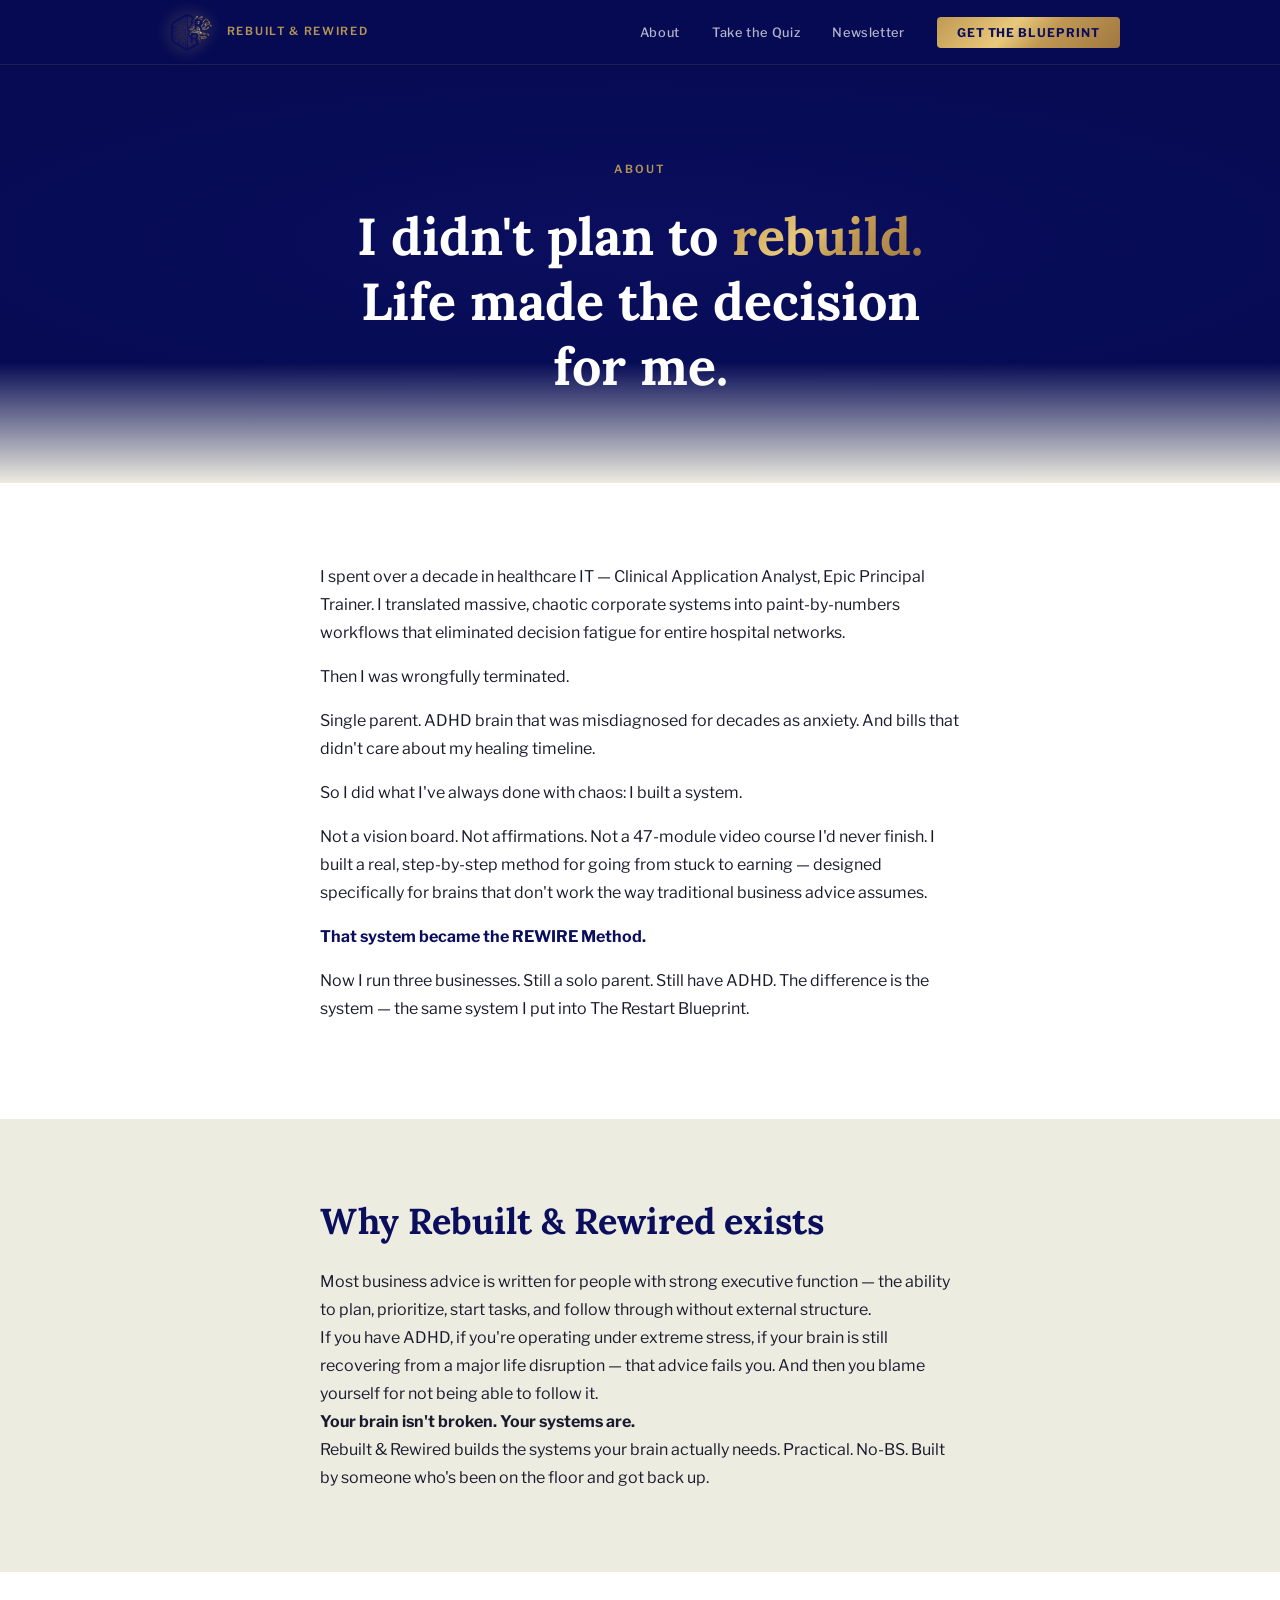
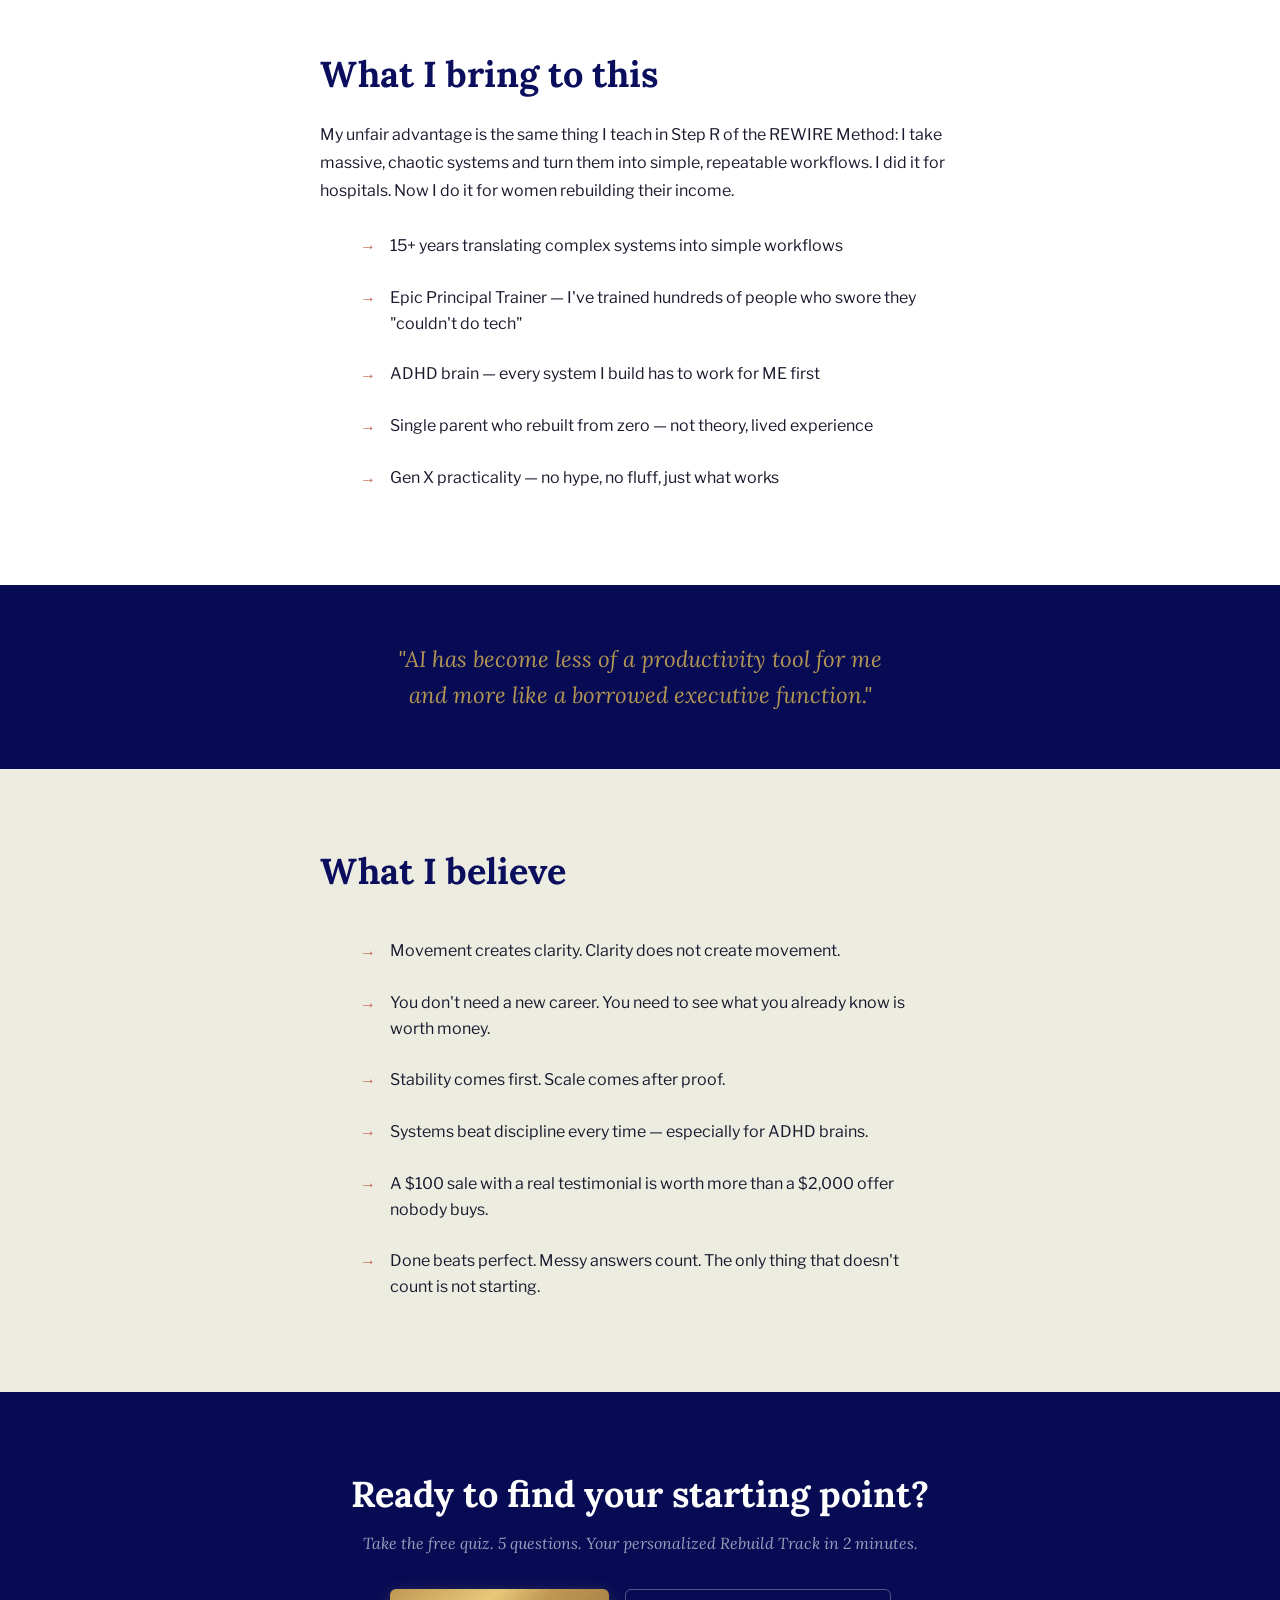
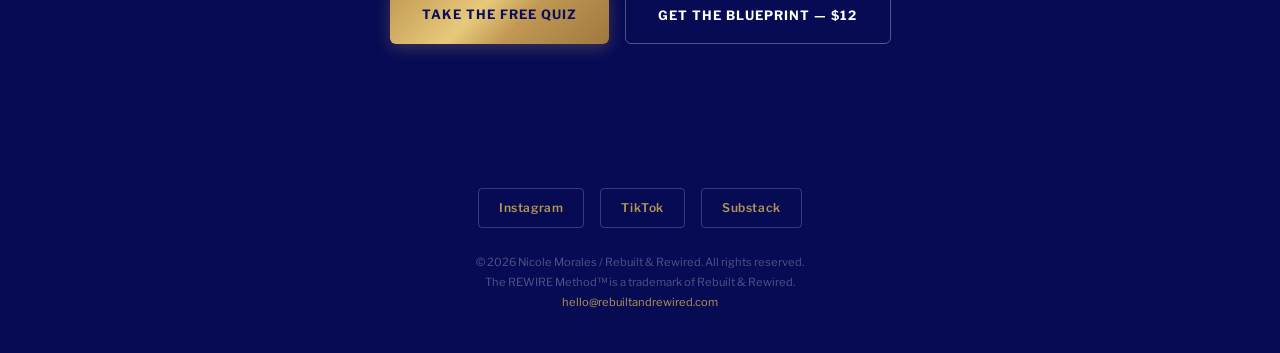
==== about.html @ 4ea36c6a "initial build — R&R website with 3 pages - Landing page: hero, pain points, REWIRE Method, quiz CTA," ====
<!DOCTYPE html>
<html lang="en">
<head>
    <meta charset="UTF-8">
    <meta name="viewport" content="width=device-width, initial-scale=1.0">
    <title>About — Rebuilt & Rewired</title>
    <meta name="description" content="Nicole Morales built three businesses after wrongful termination as a single parent with ADHD. The REWIRE Method is the system she used.">
    <link rel="preconnect" href="https://fonts.googleapis.com">
    <link rel="preconnect" href="https://fonts.gstatic.com" crossorigin>
    <link href="https://fonts.googleapis.com/css2?family=Lora:ital,wght@0,400;0,600;0,700;1,400&family=Libre+Franklin:wght@300;400;500;600;700&display=swap" rel="stylesheet">
    <link rel="stylesheet" href="styles.css">
</head>
<body>

    <!-- ═══ NAV ═══ -->
    <nav class="nav">
        <div class="nav-inner">
            <a href="index.html" class="nav-brand">
                <img src="logo.png" alt="R&R" class="nav-logo">
                <span class="nav-brand-text">Rebuilt & Rewired</span>
            </a>
            <button class="nav-toggle" id="nav-toggle" aria-label="Toggle navigation">
                <span></span><span></span><span></span>
            </button>
            <ul class="nav-links" id="nav-links">
                <li><a href="about.html">About</a></li>
                <li><a href="https://rebuiltandrewired-intake.netlify.app" target="_blank">Take the Quiz</a></li>
                <li><a href="https://rebuiltrewired.substack.com" target="_blank">Newsletter</a></li>
                <li><a href="buy.html" class="btn-nav">Get the Blueprint</a></li>
            </ul>
        </div>
    </nav>

    <!-- ═══ HERO ═══ -->
    <section class="hero" style="padding-bottom:4rem;">
        <div class="container-narrow">
            <p class="hero-label">About</p>
            <h1>I didn't plan to <em>rebuild.</em> Life made the decision for me.</h1>
        </div>
    </section>

    <!-- ═══ STORY ═══ -->
    <section class="section about" style="background:var(--white);">
        <div class="container-narrow fade-in">
            <p>I spent over a decade in healthcare IT — Clinical Application Analyst, Epic Principal Trainer. I translated massive, chaotic corporate systems into paint-by-numbers workflows that eliminated decision fatigue for entire hospital networks.</p>

            <p>Then I was wrongfully terminated.</p>

            <p>Single parent. ADHD brain that was misdiagnosed for decades as anxiety. And bills that didn't care about my healing timeline.</p>

            <p>So I did what I've always done with chaos: I built a system.</p>

            <p>Not a vision board. Not affirmations. Not a 47-module video course I'd never finish. I built a real, step-by-step method for going from stuck to earning — designed specifically for brains that don't work the way traditional business advice assumes.</p>

            <p><strong>That system became the REWIRE Method.</strong></p>

            <p>Now I run three businesses. Still a solo parent. Still have ADHD. The difference is the system — the same system I put into The Restart Blueprint.</p>
        </div>
    </section>

    <!-- ═══ WHY THIS EXISTS ═══ -->
    <section class="section" style="background:var(--cream);">
        <div class="container-narrow fade-in">
            <h2 style="color:var(--navy); margin-bottom:1.5rem;">Why Rebuilt & Rewired exists</h2>

            <p style="color:var(--dark);">Most business advice is written for people with strong executive function — the ability to plan, prioritize, start tasks, and follow through without external structure.</p>

            <p style="color:var(--dark);">If you have ADHD, if you're operating under extreme stress, if your brain is still recovering from a major life disruption — that advice fails you. And then you blame yourself for not being able to follow it.</p>

            <p style="color:var(--dark);"><strong>Your brain isn't broken. Your systems are.</strong></p>

            <p style="color:var(--dark);">Rebuilt & Rewired builds the systems your brain actually needs. Practical. No-BS. Built by someone who's been on the floor and got back up.</p>
        </div>
    </section>

    <!-- ═══ WHAT I BRING ═══ -->
    <section class="section" style="background:var(--white);">
        <div class="container-narrow fade-in">
            <h2 style="color:var(--navy); margin-bottom:1.5rem;">What I bring to this</h2>

            <p style="color:var(--dark);">My unfair advantage is the same thing I teach in Step R of the REWIRE Method: I take massive, chaotic systems and turn them into simple, repeatable workflows. I did it for hospitals. Now I do it for women rebuilding their income.</p>

            <ul class="pain-list" style="margin-top:1rem;">
                <li>15+ years translating complex systems into simple workflows</li>
                <li>Epic Principal Trainer — I've trained hundreds of people who swore they "couldn't do tech"</li>
                <li>ADHD brain — every system I build has to work for ME first</li>
                <li>Single parent who rebuilt from zero — not theory, lived experience</li>
                <li>Gen X practicality — no hype, no fluff, just what works</li>
            </ul>
        </div>
    </section>

    <!-- ═══ CORE BELIEFS ═══ -->
    <section class="quote-banner">
        <blockquote>"AI has become less of a productivity tool for me<br>and more like a borrowed executive function."</blockquote>
    </section>

    <section class="section" style="background:var(--cream);">
        <div class="container-narrow fade-in">
            <h2 style="color:var(--navy); margin-bottom:1.5rem;">What I believe</h2>
            <ul class="pain-list">
                <li>Movement creates clarity. Clarity does not create movement.</li>
                <li>You don't need a new career. You need to see what you already know is worth money.</li>
                <li>Stability comes first. Scale comes after proof.</li>
                <li>Systems beat discipline every time — especially for ADHD brains.</li>
                <li>A $100 sale with a real testimonial is worth more than a $2,000 offer nobody buys.</li>
                <li>Done beats perfect. Messy answers count. The only thing that doesn't count is not starting.</li>
            </ul>
        </div>
    </section>

    <!-- ═══ CTA ═══ -->
    <section class="section quiz-cta">
        <div class="container-narrow fade-in">
            <h2>Ready to find your starting point?</h2>
            <p>Take the free quiz. 5 questions. Your personalized Rebuild Track in 2 minutes.</p>
            <div class="hero-cta">
                <a href="https://rebuiltandrewired-intake.netlify.app" class="btn btn-gold">Take the Free Quiz</a>
                <a href="buy.html" class="btn btn-outline">Get the Blueprint — $12</a>
            </div>
        </div>
    </section>

    <!-- ═══ FOOTER ═══ -->
    <footer class="footer">
        <div class="container">
            <div class="social-links">
                <a href="https://instagram.com/rebuiltandrewired" target="_blank" rel="noopener">Instagram</a>
                <a href="https://tiktok.com/@rebuiltandrewired" target="_blank" rel="noopener">TikTok</a>
                <a href="https://rebuiltrewired.substack.com" target="_blank" rel="noopener">Substack</a>
            </div>
            <p style="margin-top:1.5rem;">
                &copy; 2026 Nicole Morales / Rebuilt &amp; Rewired. All rights reserved.<br>
                The REWIRE Method&#8482; is a trademark of Rebuilt &amp; Rewired.<br>
                <a href="mailto:hello@rebuiltandrewired.com">hello@rebuiltandrewired.com</a>
            </p>
        </div>
    </footer>

    <script src="main.js"></script>
</body>
</html>
---- styles.css ----
/* ═══ REBUILT & REWIRED — BRAND SYSTEM ═══ */

:root {
    --navy: #0A0E5D;
    --navy-deep: #060b54;
    --gold: #B49554;
    --gold-light: #e8c97a;
    --gold-gradient: linear-gradient(135deg, #c09853 0%, #e8c97a 40%, #c09853 60%, #a07840 100%);
    --cream: #EDECE1;
    --cream-light: #F8F7F4;
    --coral: #C4644E;
    --dark: #1A1A2E;
    --gray: #6B7280;
    --gray-light: #D1D5DB;
    --white: #FFFFFF;
}

* {
    margin: 0;
    padding: 0;
    box-sizing: border-box;
}

html {
    scroll-behavior: smooth;
}

body {
    font-family: 'Libre Franklin', 'Helvetica Neue', sans-serif;
    color: var(--dark);
    background: var(--white);
    line-height: 1.6;
    -webkit-font-smoothing: antialiased;
}

/* ═══ TYPOGRAPHY ═══ */

h1, h2, h3 {
    font-family: 'Lora', Georgia, serif;
    font-weight: 700;
    line-height: 1.25;
}

h1 { font-size: clamp(2rem, 5vw, 3.25rem); }
h2 { font-size: clamp(1.5rem, 3.5vw, 2.25rem); }
h3 { font-size: clamp(1.125rem, 2.5vw, 1.5rem); }

p {
    font-size: 1rem;
    line-height: 1.75;
    color: var(--gray);
}

/* ═══ LAYOUT ═══ */

.section {
    padding: 5rem 1.5rem;
}

.container {
    max-width: 960px;
    margin: 0 auto;
}

.container-narrow {
    max-width: 640px;
    margin: 0 auto;
}

/* ═══ NAVIGATION ═══ */

.nav {
    position: fixed;
    top: 0;
    left: 0;
    right: 0;
    z-index: 100;
    background: rgba(6, 11, 84, 0.95);
    backdrop-filter: blur(12px);
    -webkit-backdrop-filter: blur(12px);
    border-bottom: 1px solid rgba(180, 149, 84, 0.15);
    padding: 0 1.5rem;
}

.nav-inner {
    max-width: 960px;
    margin: 0 auto;
    display: flex;
    align-items: center;
    justify-content: space-between;
    height: 64px;
}

.nav-logo {
    height: 40px;
    width: auto;
    filter: drop-shadow(0 0 8px rgba(192, 152, 83, 0.6));
    mix-blend-mode: lighten;
}

.nav-brand {
    display: flex;
    align-items: center;
    gap: 0.75rem;
    text-decoration: none;
}

.nav-brand-text {
    font-family: 'Libre Franklin', sans-serif;
    font-size: 0.7rem;
    font-weight: 600;
    letter-spacing: 0.15em;
    text-transform: uppercase;
    color: var(--gold);
}

.nav-links {
    display: flex;
    gap: 2rem;
    align-items: center;
    list-style: none;
}

.nav-links a {
    font-size: 0.8rem;
    font-weight: 500;
    letter-spacing: 0.05em;
    color: rgba(255, 255, 255, 0.7);
    text-decoration: none;
    transition: color 0.2s ease;
}

.nav-links a:hover {
    color: var(--gold);
}

.nav-links .btn-nav {
    background: var(--gold-gradient);
    color: var(--navy);
    padding: 0.5rem 1.25rem;
    border-radius: 4px;
    font-weight: 700;
    font-size: 0.75rem;
    letter-spacing: 0.08em;
    text-transform: uppercase;
}

.nav-links .btn-nav:hover {
    filter: brightness(1.1);
    color: var(--navy);
}

/* Mobile nav toggle */
.nav-toggle {
    display: none;
    background: none;
    border: none;
    cursor: pointer;
    padding: 0.5rem;
}

.nav-toggle span {
    display: block;
    width: 22px;
    height: 2px;
    background: var(--gold);
    margin: 5px 0;
    transition: all 0.3s ease;
}

/* ═══ HERO ═══ */

.hero {
    background: var(--navy-deep);
    background-image:
        radial-gradient(ellipse 80% 50% at 50% 50%, var(--navy) 0%, var(--navy-deep) 70%),
        radial-gradient(circle at 20% 30%, rgba(192, 152, 83, 0.06) 0%, transparent 50%),
        radial-gradient(circle at 80% 70%, rgba(192, 152, 83, 0.04) 0%, transparent 40%);
    padding: 10rem 1.5rem 6rem;
    text-align: center;
    position: relative;
    overflow: hidden;
}

.hero::after {
    content: '';
    position: absolute;
    bottom: 0;
    left: 0;
    right: 0;
    height: 120px;
    background: linear-gradient(to bottom, transparent, var(--cream));
}

.hero-label {
    font-family: 'Libre Franklin', sans-serif;
    font-size: 0.7rem;
    font-weight: 600;
    letter-spacing: 0.2em;
    text-transform: uppercase;
    color: var(--gold);
    margin-bottom: 1.5rem;
}

.hero h1 {
    color: var(--white);
    margin-bottom: 1.25rem;
    max-width: 700px;
    margin-left: auto;
    margin-right: auto;
}

.hero h1 em {
    font-style: normal;
    background: var(--gold-gradient);
    -webkit-background-clip: text;
    -webkit-text-fill-color: transparent;
    background-clip: text;
}

.hero-sub {
    font-family: 'Lora', Georgia, serif;
    font-size: 1.1rem;
    color: rgba(255, 255, 255, 0.6);
    font-style: italic;
    max-width: 500px;
    margin: 0 auto 2.5rem;
    line-height: 1.7;
}

.hero-cta {
    display: inline-flex;
    gap: 1rem;
    flex-wrap: wrap;
    justify-content: center;
}

/* ═══ BUTTONS ═══ */

.btn {
    display: inline-block;
    padding: 1rem 2rem;
    border-radius: 6px;
    font-family: 'Libre Franklin', sans-serif;
    font-size: 0.8rem;
    font-weight: 700;
    letter-spacing: 0.08em;
    text-transform: uppercase;
    text-decoration: none;
    cursor: pointer;
    border: none;
    transition: all 0.25s ease;
}

.btn-gold {
    background: var(--gold-gradient);
    color: var(--navy);
    box-shadow: 0 4px 16px rgba(192, 152, 83, 0.3);
}

.btn-gold:hover {
    transform: translateY(-2px);
    box-shadow: 0 6px 24px rgba(192, 152, 83, 0.4);
    filter: brightness(1.05);
}

.btn-outline {
    background: transparent;
    color: var(--white);
    border: 1px solid rgba(255, 255, 255, 0.3);
}

.btn-outline:hover {
    border-color: var(--gold);
    color: var(--gold);
}

.btn-dark {
    background: var(--navy);
    color: var(--white);
}

.btn-dark:hover {
    background: var(--navy-deep);
    transform: translateY(-2px);
    box-shadow: 0 4px 16px rgba(6, 11, 84, 0.3);
}

/* ═══ PAIN POINTS ═══ */

.pain-points {
    background: var(--cream);
}

.pain-list {
    list-style: none;
    max-width: 560px;
    margin: 2rem auto 0;
}

.pain-list li {
    display: flex;
    align-items: flex-start;
    gap: 0.875rem;
    padding: 0.75rem 0;
    font-size: 1rem;
    line-height: 1.65;
    color: var(--dark);
}

.pain-list li::before {
    content: '→';
    color: var(--coral);
    font-weight: 700;
    flex-shrink: 0;
    margin-top: 0.1em;
}

.pain-closing {
    font-family: 'Lora', Georgia, serif;
    font-size: 1.2rem;
    font-weight: 600;
    color: var(--navy);
    text-align: center;
    margin-top: 2.5rem;
}

/* ═══ METHOD ═══ */

.method {
    background: var(--white);
}

.method-grid {
    display: grid;
    grid-template-columns: repeat(auto-fit, minmax(280px, 1fr));
    gap: 1.5rem;
    margin-top: 2.5rem;
}

.method-step {
    display: flex;
    gap: 1rem;
    align-items: flex-start;
}

.method-letter {
    width: 44px;
    height: 44px;
    border-radius: 10px;
    display: flex;
    align-items: center;
    justify-content: center;
    font-family: 'Lora', Georgia, serif;
    font-size: 1.25rem;
    font-weight: 700;
    color: var(--white);
    flex-shrink: 0;
}

.method-step h3 {
    font-size: 1rem;
    color: var(--navy);
    margin-bottom: 0.25rem;
}

.method-step p {
    font-size: 0.9rem;
}

/* ═══ ABOUT ═══ */

.about {
    background: var(--cream);
}

.about-label {
    font-family: 'Libre Franklin', sans-serif;
    font-size: 0.7rem;
    font-weight: 600;
    letter-spacing: 0.15em;
    text-transform: uppercase;
    color: var(--gold);
    margin-bottom: 1rem;
}

.about p {
    color: var(--dark);
    margin-bottom: 1rem;
}

.about p strong {
    color: var(--navy);
}

/* ═══ QUIZ CTA ═══ */

.quiz-cta {
    background: var(--navy-deep);
    text-align: center;
}

.quiz-cta h2 {
    color: var(--white);
    margin-bottom: 0.75rem;
}

.quiz-cta p {
    color: rgba(255, 255, 255, 0.6);
    font-style: italic;
    font-family: 'Lora', Georgia, serif;
    margin-bottom: 2rem;
}

/* ═══ EMAIL CAPTURE ═══ */

.email-section {
    background: var(--white);
    text-align: center;
}

.email-section h2 {
    color: var(--navy);
    margin-bottom: 0.5rem;
}

.email-section > .container-narrow > p {
    margin-bottom: 2rem;
}

.email-form {
    display: flex;
    gap: 0.75rem;
    max-width: 440px;
    margin: 0 auto;
}

.email-form input[type="email"] {
    flex: 1;
    padding: 1rem 1.25rem;
    border: 1px solid var(--gray-light);
    border-radius: 6px;
    font-family: 'Libre Franklin', sans-serif;
    font-size: 0.95rem;
    color: var(--dark);
    outline: none;
}

.email-form input[type="email"]:focus {
    border-color: var(--gold);
    box-shadow: 0 0 0 3px rgba(180, 149, 84, 0.15);
}

.email-privacy {
    font-size: 0.7rem;
    color: var(--gray);
    margin-top: 0.75rem;
}

/* ═══ SOCIAL ═══ */

.social-links {
    display: flex;
    gap: 1rem;
    justify-content: center;
    margin-top: 1.5rem;
}

.social-links a {
    padding: 0.6rem 1.25rem;
    border: 1px solid rgba(255, 255, 255, 0.2);
    border-radius: 4px;
    color: var(--gold);
    text-decoration: none;
    font-size: 0.75rem;
    font-weight: 600;
    letter-spacing: 0.05em;
    transition: all 0.2s ease;
}

.social-links a:hover {
    border-color: var(--gold);
    background: rgba(180, 149, 84, 0.1);
}

/* ═══ FOOTER ═══ */

.footer {
    background: var(--navy-deep);
    padding: 2.5rem 1.5rem;
    text-align: center;
}

.footer p {
    font-size: 0.7rem;
    color: rgba(255, 255, 255, 0.3);
    line-height: 1.8;
}

.footer a {
    color: var(--gold);
    text-decoration: none;
}

/* ═══ QUOTE BANNER ═══ */

.quote-banner {
    background: var(--navy-deep);
    padding: 3.5rem 1.5rem;
    text-align: center;
}

.quote-banner blockquote {
    font-family: 'Lora', Georgia, serif;
    font-size: clamp(1.1rem, 2.5vw, 1.4rem);
    font-style: italic;
    color: var(--gold);
    line-height: 1.6;
    max-width: 500px;
    margin: 0 auto;
}

/* ═══ BUY PAGE ═══ */

.buy-hero {
    background: var(--navy-deep);
    padding: 9rem 1.5rem 4rem;
    text-align: center;
}

.buy-hero h1 {
    color: var(--white);
    margin-bottom: 0.75rem;
}

.buy-hero .price {
    font-family: 'Lora', Georgia, serif;
    font-size: 2.5rem;
    font-weight: 700;
    color: var(--gold);
    margin-bottom: 0.5rem;
}

.buy-hero .price-sub {
    font-size: 0.85rem;
    color: rgba(255, 255, 255, 0.5);
    margin-bottom: 2rem;
}

.whats-inside {
    background: var(--cream);
}

.check-list {
    list-style: none;
    max-width: 560px;
    margin: 2rem auto 0;
}

.check-list li {
    display: flex;
    align-items: flex-start;
    gap: 0.875rem;
    padding: 0.6rem 0;
    font-size: 0.95rem;
    line-height: 1.6;
    color: var(--dark);
}

.check-list li::before {
    content: '✓';
    color: var(--gold);
    font-weight: 700;
    flex-shrink: 0;
}

.who-for {
    background: var(--navy-deep);
}

.who-for h2 {
    color: var(--white);
    text-align: center;
    margin-bottom: 2rem;
}

.who-list {
    list-style: none;
    max-width: 560px;
    margin: 0 auto;
}

.who-list li {
    display: flex;
    align-items: flex-start;
    gap: 0.875rem;
    padding: 0.6rem 0;
    font-size: 0.95rem;
    line-height: 1.6;
    color: rgba(255, 255, 255, 0.8);
}

.who-list li::before {
    content: '◆';
    color: var(--gold);
    flex-shrink: 0;
}

.objections {
    background: var(--white);
}

.objection-item {
    margin-bottom: 1.75rem;
}

.objection-item h3 {
    font-family: 'Lora', Georgia, serif;
    font-size: 1rem;
    color: var(--navy);
    margin-bottom: 0.35rem;
}

.objection-item p {
    font-size: 0.9rem;
}

.final-cta {
    background: var(--cream);
    text-align: center;
}

.final-cta h2 {
    color: var(--navy);
    margin-bottom: 0.5rem;
}

.trust-badges {
    display: flex;
    gap: 1.5rem;
    justify-content: center;
    flex-wrap: wrap;
    margin-top: 1.5rem;
}

.trust-badges span {
    font-size: 0.75rem;
    color: var(--gray);
    display: flex;
    align-items: center;
    gap: 0.4rem;
}

.trust-badges span::before {
    content: '●';
    color: var(--gold);
    font-size: 0.4rem;
}

/* ═══ ANIMATIONS ═══ */

.fade-in {
    opacity: 0;
    transform: translateY(20px);
    transition: opacity 0.6s ease, transform 0.6s ease;
}

.fade-in.visible {
    opacity: 1;
    transform: translateY(0);
}

/* ═══ RESPONSIVE ═══ */

@media (max-width: 768px) {
    .nav-links {
        display: none;
        position: absolute;
        top: 64px;
        left: 0;
        right: 0;
        background: var(--navy-deep);
        flex-direction: column;
        padding: 1.5rem;
        gap: 1rem;
        border-bottom: 1px solid rgba(180, 149, 84, 0.15);
    }

    .nav-links.open {
        display: flex;
    }

    .nav-toggle {
        display: block;
    }

    .hero {
        padding: 8rem 1.5rem 5rem;
    }

    .section {
        padding: 3.5rem 1.5rem;
    }

    .hero-cta {
        flex-direction: column;
        align-items: center;
    }

    .email-form {
        flex-direction: column;
    }

    .social-links {
        flex-direction: column;
        align-items: center;
    }

    .method-grid {
        grid-template-columns: 1fr;
    }
}
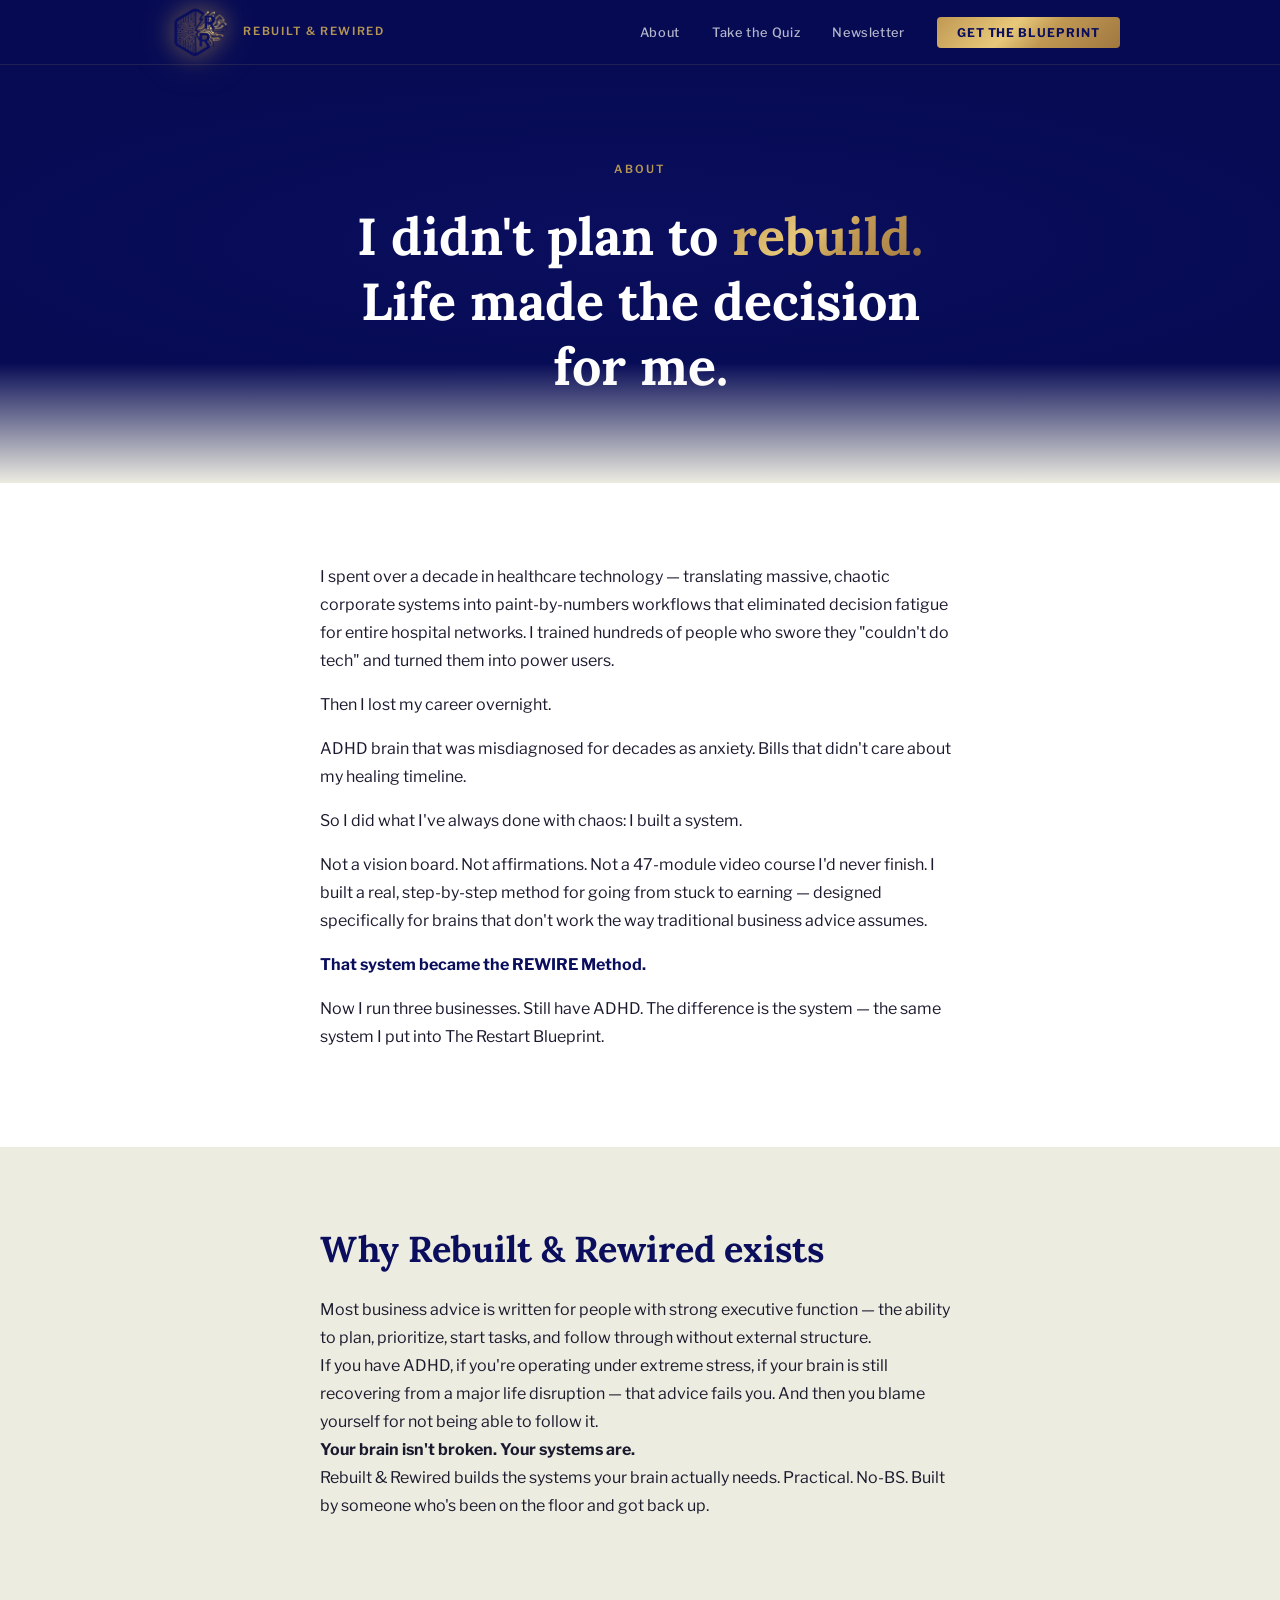
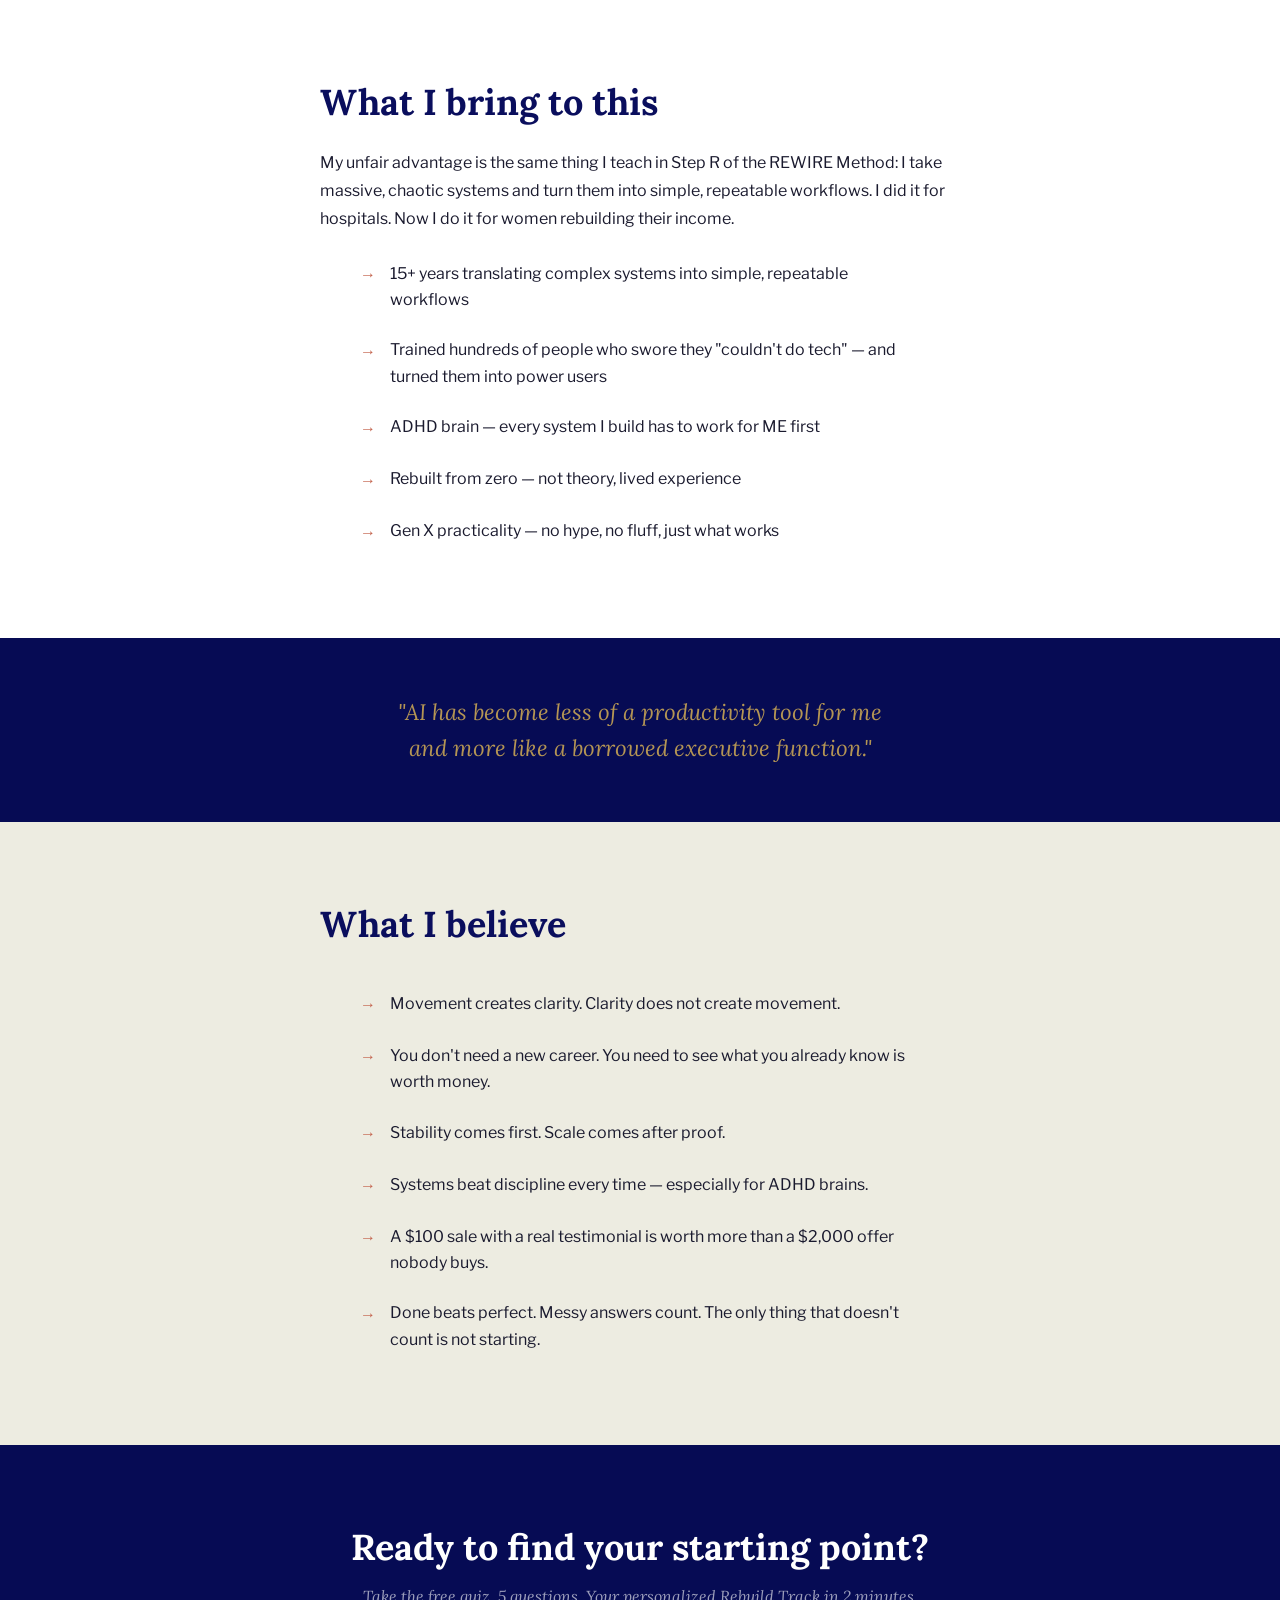
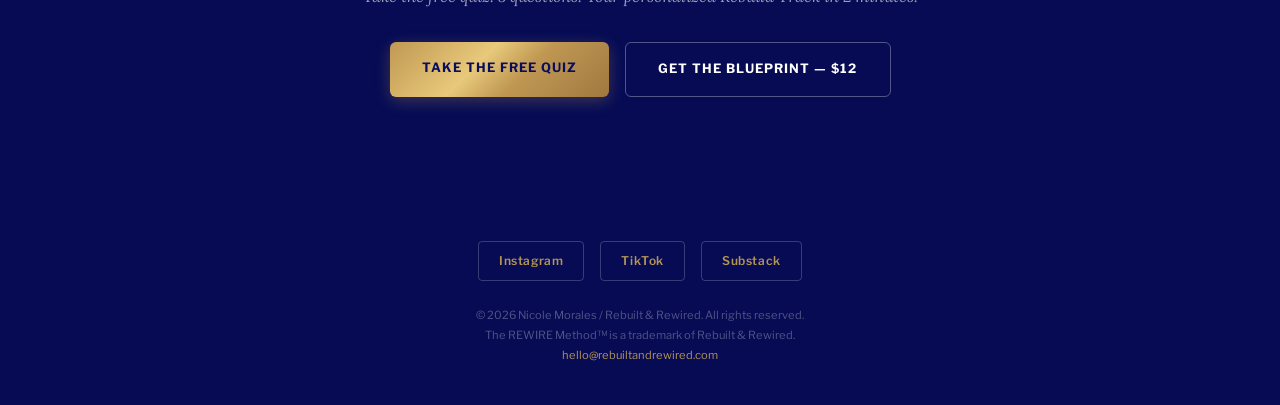
==== commit e8a27912: "fix copy and layout issues - Remove "wrongfully terminated" (both pages) — replaced with "lost my ca" ====
--- a/about.html
+++ b/about.html
@@ -42,11 +42,11 @@
     <!-- ═══ STORY ═══ -->
     <section class="section about" style="background:var(--white);">
         <div class="container-narrow fade-in">
-            <p>I spent over a decade in healthcare IT — Clinical Application Analyst, Epic Principal Trainer. I translated massive, chaotic corporate systems into paint-by-numbers workflows that eliminated decision fatigue for entire hospital networks.</p>
+            <p>I spent over a decade in healthcare technology — translating massive, chaotic corporate systems into paint-by-numbers workflows that eliminated decision fatigue for entire hospital networks. I trained hundreds of people who swore they "couldn't do tech" and turned them into power users.</p>
 
-            <p>Then I was wrongfully terminated.</p>
+            <p>Then I lost my career overnight.</p>
 
-            <p>Single parent. ADHD brain that was misdiagnosed for decades as anxiety. And bills that didn't care about my healing timeline.</p>
+            <p>ADHD brain that was misdiagnosed for decades as anxiety. Bills that didn't care about my healing timeline.</p>
 
             <p>So I did what I've always done with chaos: I built a system.</p>
 
@@ -54,7 +54,7 @@
 
             <p><strong>That system became the REWIRE Method.</strong></p>
 
-            <p>Now I run three businesses. Still a solo parent. Still have ADHD. The difference is the system — the same system I put into The Restart Blueprint.</p>
+            <p>Now I run three businesses. Still have ADHD. The difference is the system — the same system I put into The Restart Blueprint.</p>
         </div>
     </section>
 
@@ -81,10 +81,10 @@
             <p style="color:var(--dark);">My unfair advantage is the same thing I teach in Step R of the REWIRE Method: I take massive, chaotic systems and turn them into simple, repeatable workflows. I did it for hospitals. Now I do it for women rebuilding their income.</p>
 
             <ul class="pain-list" style="margin-top:1rem;">
-                <li>15+ years translating complex systems into simple workflows</li>
-                <li>Epic Principal Trainer — I've trained hundreds of people who swore they "couldn't do tech"</li>
+                <li>15+ years translating complex systems into simple, repeatable workflows</li>
+                <li>Trained hundreds of people who swore they "couldn't do tech" — and turned them into power users</li>
                 <li>ADHD brain — every system I build has to work for ME first</li>
-                <li>Single parent who rebuilt from zero — not theory, lived experience</li>
+                <li>Rebuilt from zero — not theory, lived experience</li>
                 <li>Gen X practicality — no hype, no fluff, just what works</li>
             </ul>
         </div>
--- a/styles.css
+++ b/styles.css
@@ -92,9 +92,9 @@
 }
 
 .nav-logo {
-    height: 40px;
+    height: 52px;
     width: auto;
-    filter: drop-shadow(0 0 8px rgba(192, 152, 83, 0.6));
+    filter: drop-shadow(0 0 10px rgba(192, 152, 83, 0.8)) drop-shadow(0 0 20px rgba(192, 152, 83, 0.4));
     mix-blend-mode: lighten;
 }
 
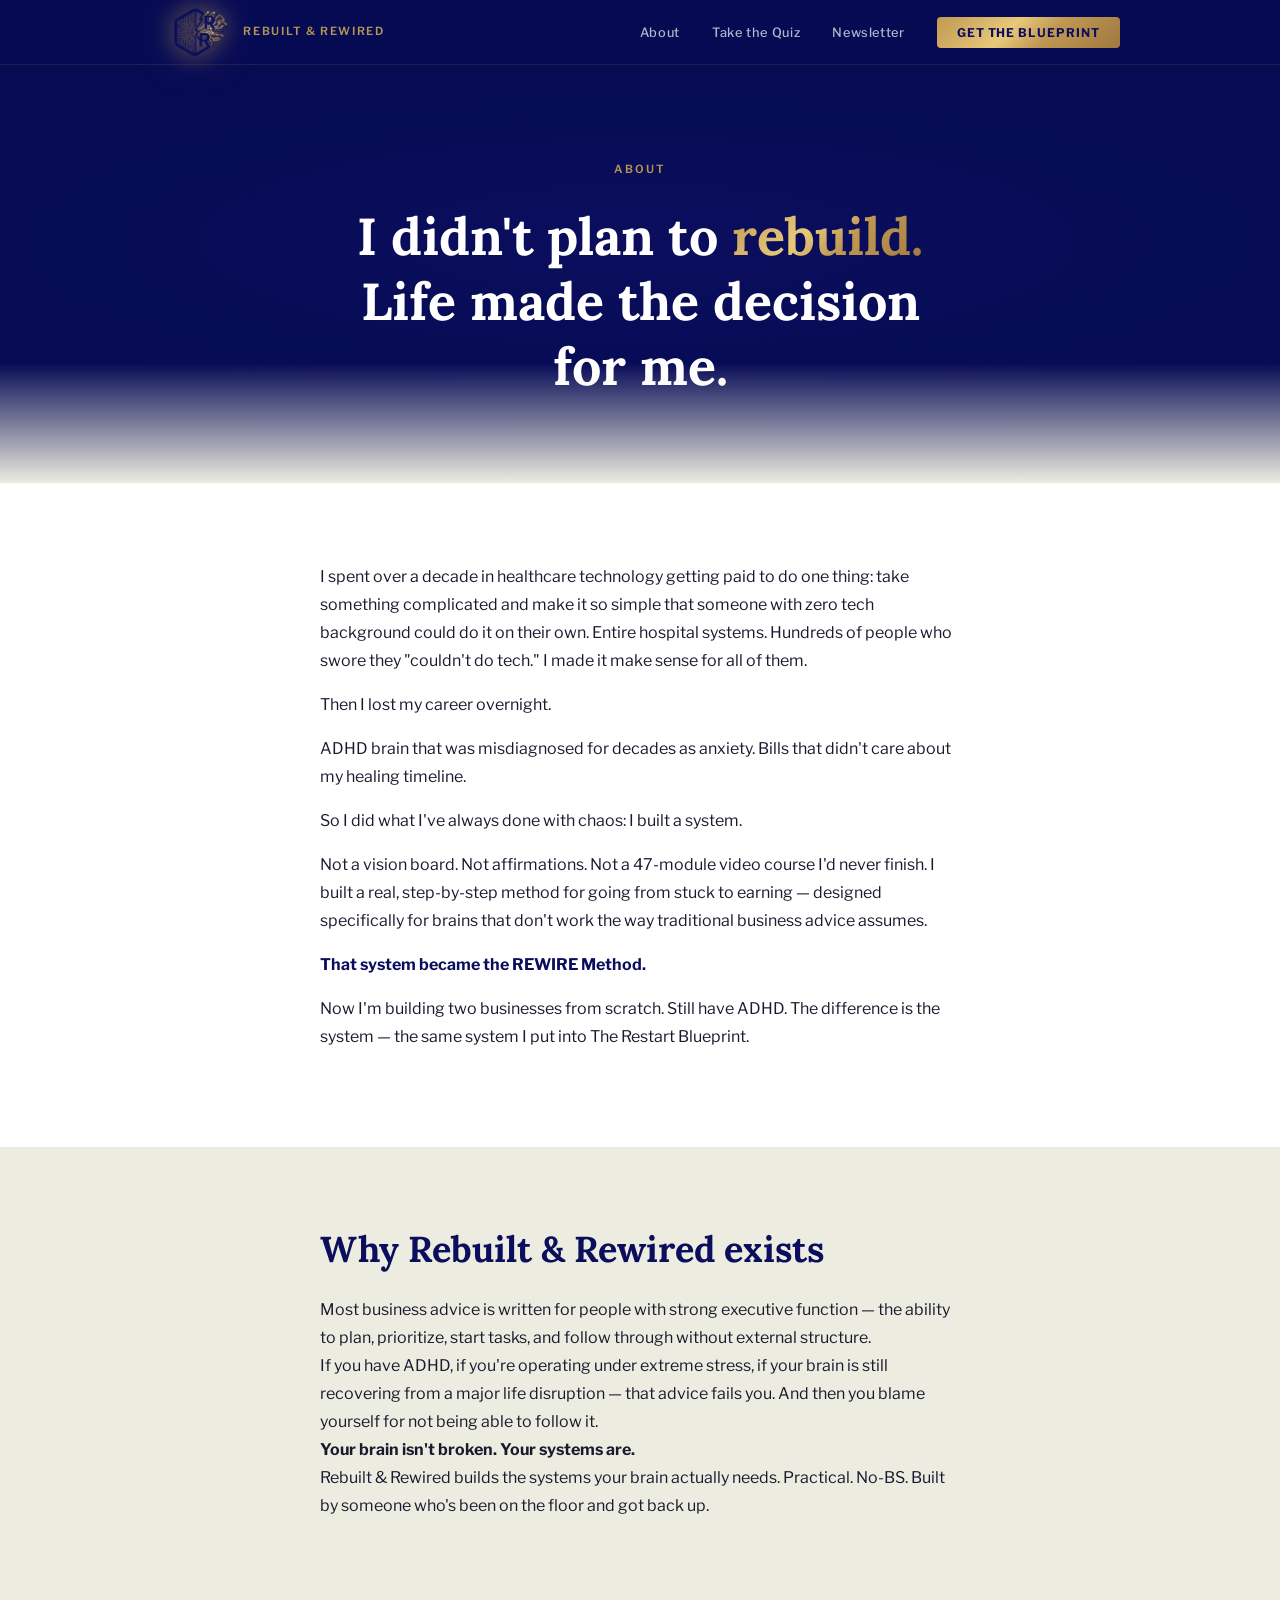
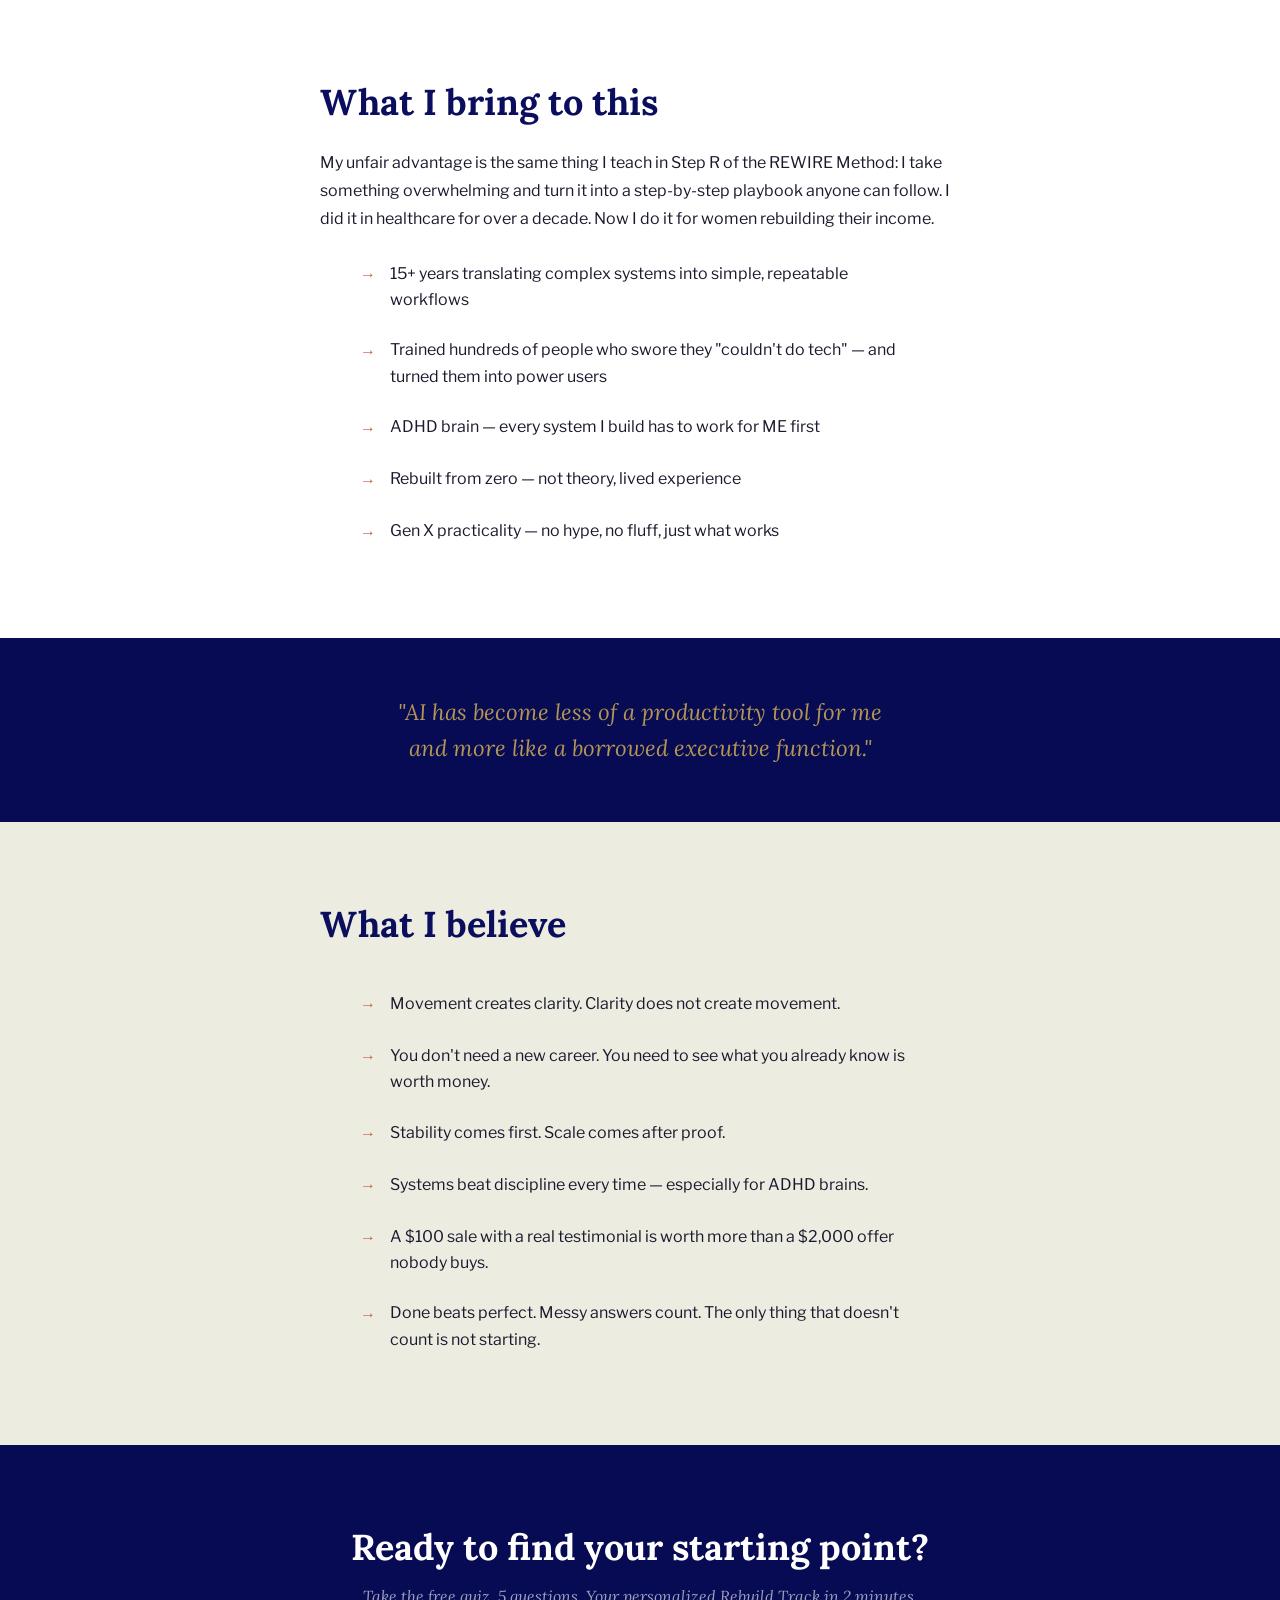
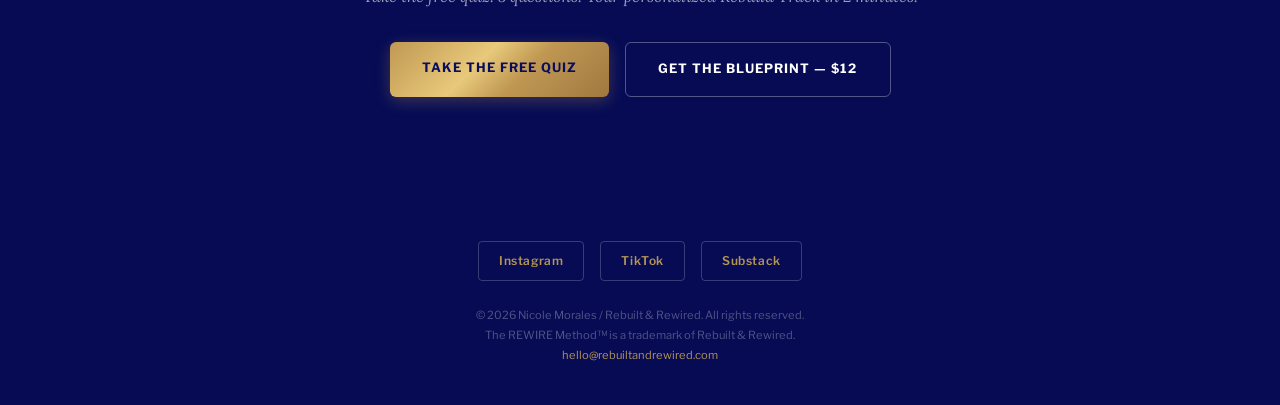
==== commit 2d4955cc: "fix business count + simplify corporate language - "three businesses" → "two businesses from scratch" ====
--- a/about.html
+++ b/about.html
@@ -42,7 +42,7 @@
     <!-- ═══ STORY ═══ -->
     <section class="section about" style="background:var(--white);">
         <div class="container-narrow fade-in">
-            <p>I spent over a decade in healthcare technology — translating massive, chaotic corporate systems into paint-by-numbers workflows that eliminated decision fatigue for entire hospital networks. I trained hundreds of people who swore they "couldn't do tech" and turned them into power users.</p>
+            <p>I spent over a decade in healthcare technology getting paid to do one thing: take something complicated and make it so simple that someone with zero tech background could do it on their own. Entire hospital systems. Hundreds of people who swore they "couldn't do tech." I made it make sense for all of them.</p>
 
             <p>Then I lost my career overnight.</p>
 
@@ -54,7 +54,7 @@
 
             <p><strong>That system became the REWIRE Method.</strong></p>
 
-            <p>Now I run three businesses. Still have ADHD. The difference is the system — the same system I put into The Restart Blueprint.</p>
+            <p>Now I'm building two businesses from scratch. Still have ADHD. The difference is the system — the same system I put into The Restart Blueprint.</p>
         </div>
     </section>
 
@@ -78,7 +78,7 @@
         <div class="container-narrow fade-in">
             <h2 style="color:var(--navy); margin-bottom:1.5rem;">What I bring to this</h2>
 
-            <p style="color:var(--dark);">My unfair advantage is the same thing I teach in Step R of the REWIRE Method: I take massive, chaotic systems and turn them into simple, repeatable workflows. I did it for hospitals. Now I do it for women rebuilding their income.</p>
+            <p style="color:var(--dark);">My unfair advantage is the same thing I teach in Step R of the REWIRE Method: I take something overwhelming and turn it into a step-by-step playbook anyone can follow. I did it in healthcare for over a decade. Now I do it for women rebuilding their income.</p>
 
             <ul class="pain-list" style="margin-top:1rem;">
                 <li>15+ years translating complex systems into simple, repeatable workflows</li>
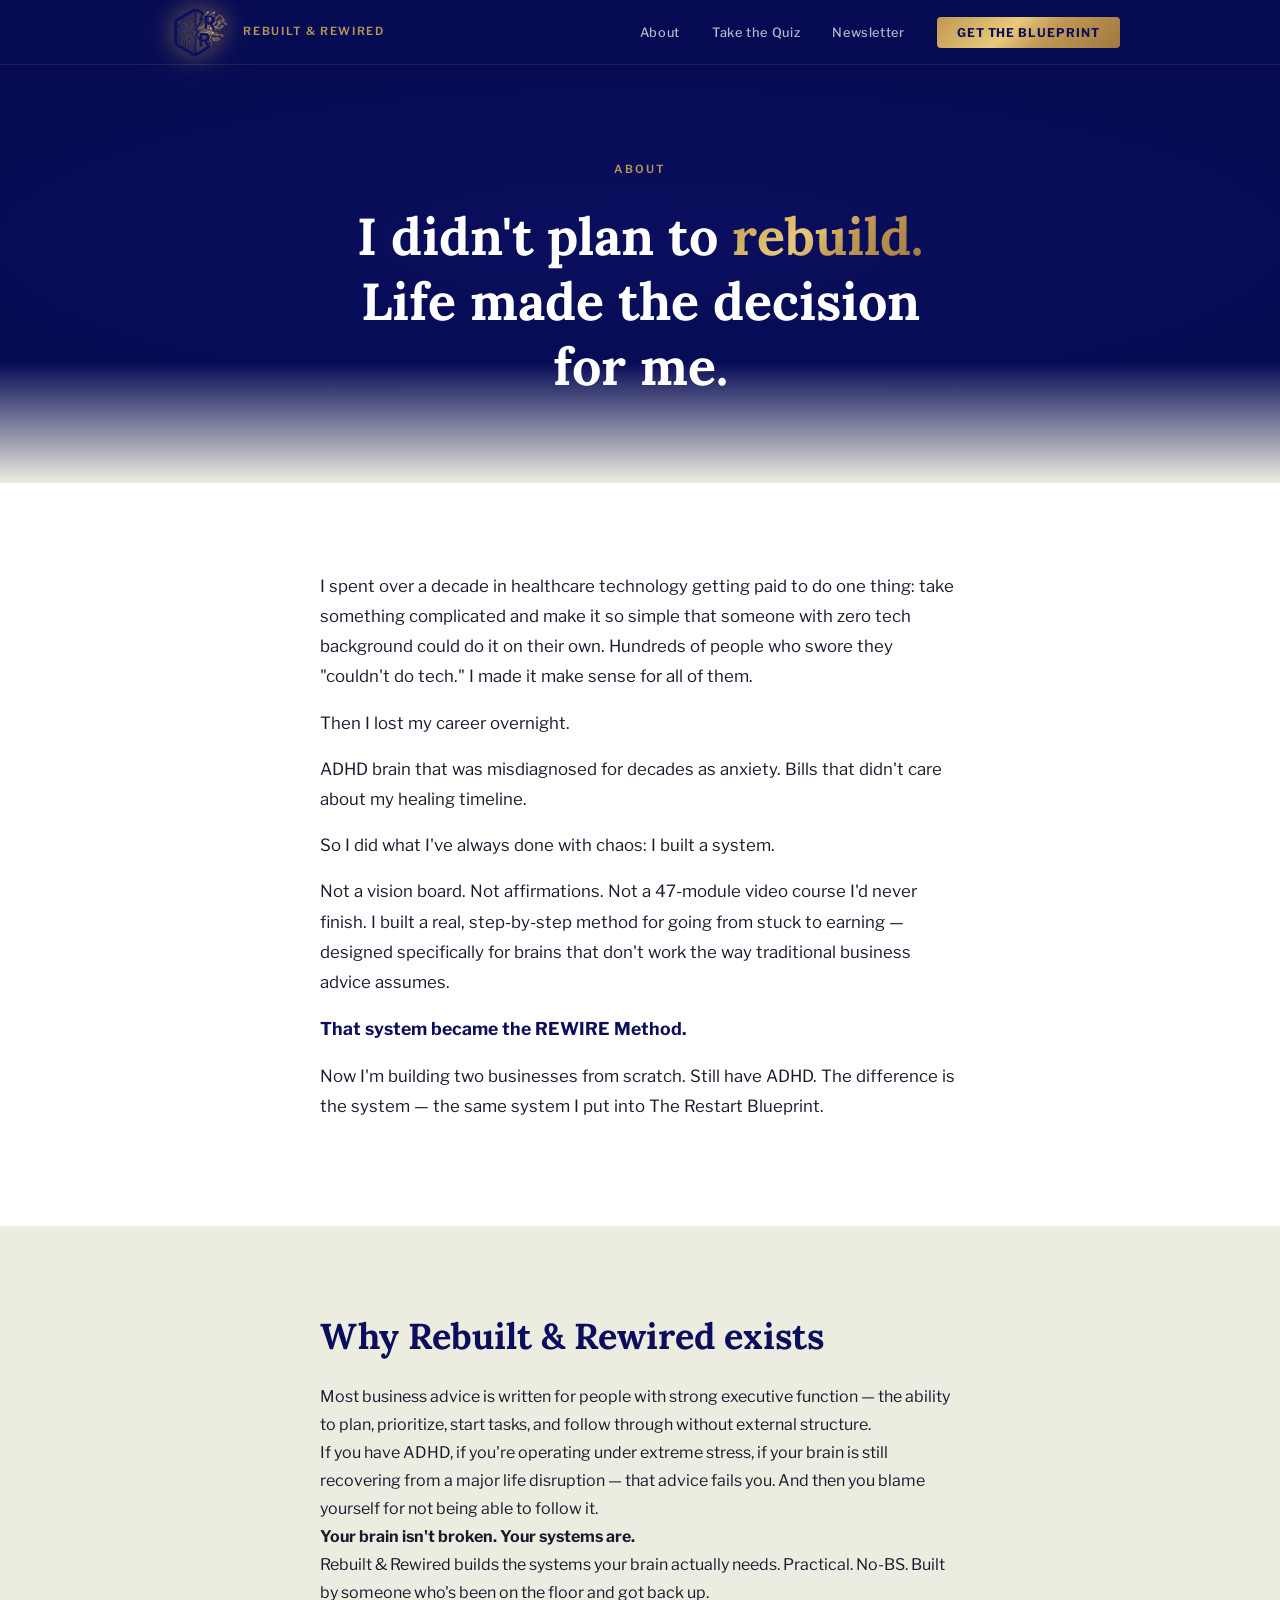
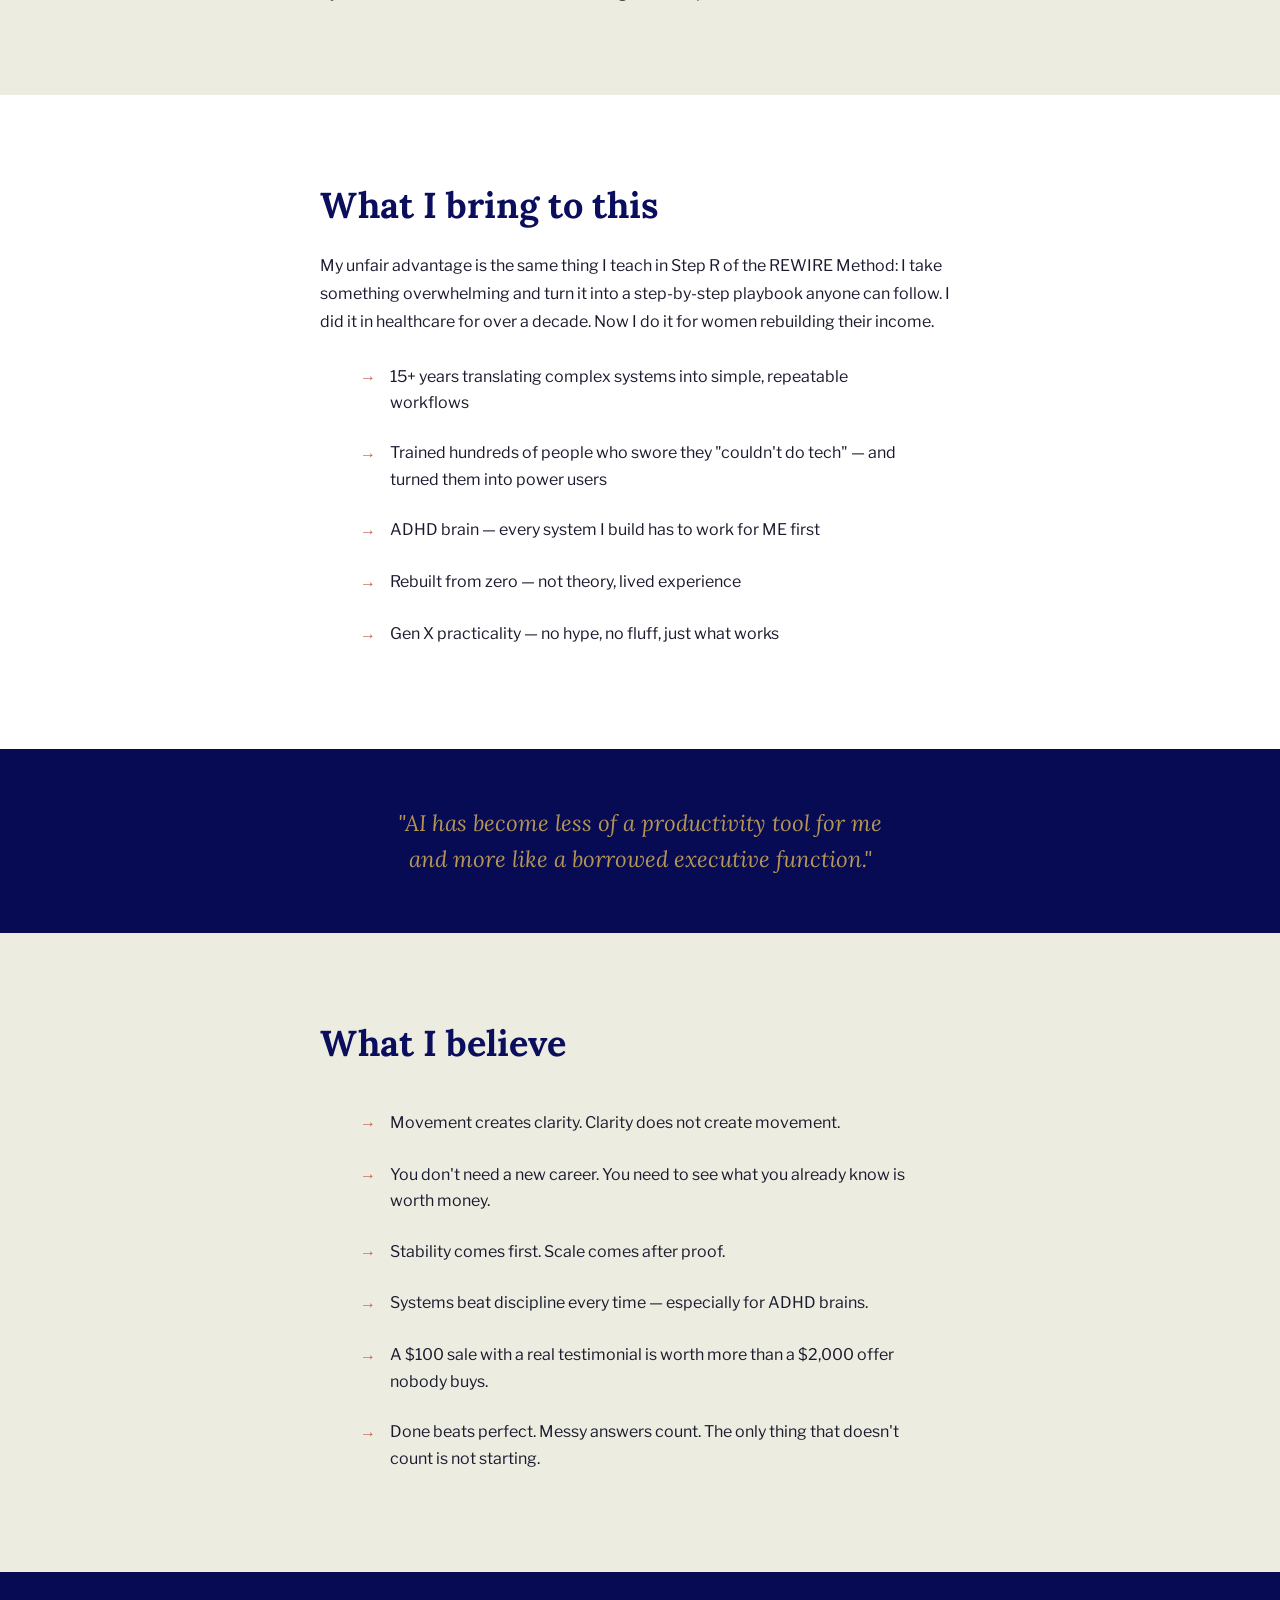
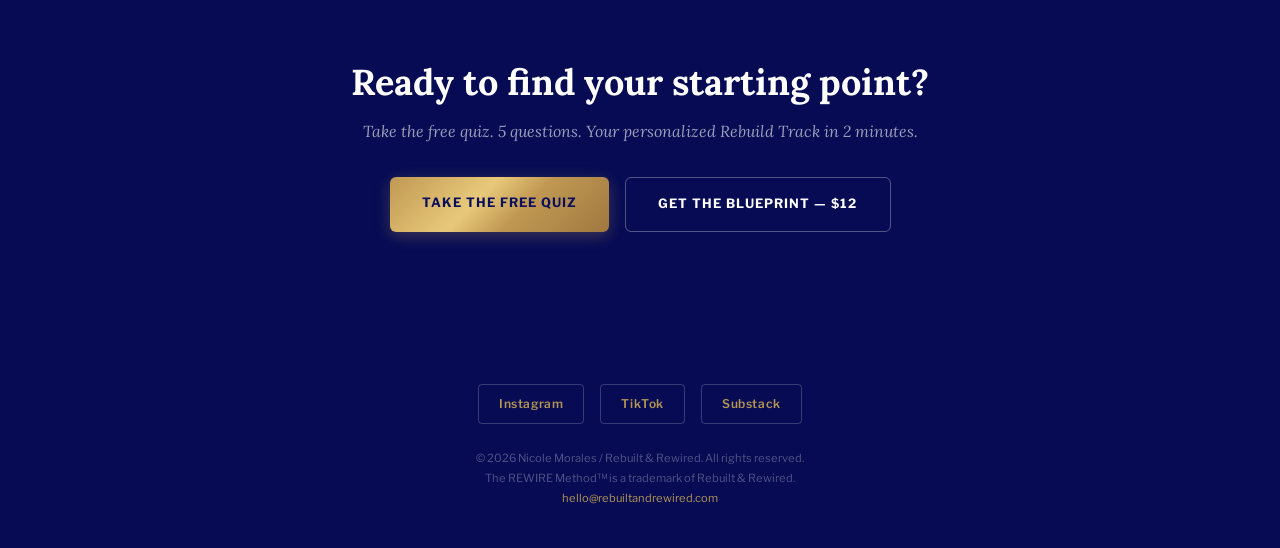
==== commit e3332596: "fix formatting — match top/bottom visual consistency - Remove "Entire hospital systems" line from ab" ====
--- a/about.html
+++ b/about.html
@@ -42,7 +42,7 @@
     <!-- ═══ STORY ═══ -->
     <section class="section about" style="background:var(--white);">
         <div class="container-narrow fade-in">
-            <p>I spent over a decade in healthcare technology getting paid to do one thing: take something complicated and make it so simple that someone with zero tech background could do it on their own. Entire hospital systems. Hundreds of people who swore they "couldn't do tech." I made it make sense for all of them.</p>
+            <p>I spent over a decade in healthcare technology getting paid to do one thing: take something complicated and make it so simple that someone with zero tech background could do it on their own. Hundreds of people who swore they "couldn't do tech." I made it make sense for all of them.</p>
 
             <p>Then I lost my career overnight.</p>
 
--- a/styles.css
+++ b/styles.css
@@ -54,7 +54,7 @@
 /* ═══ LAYOUT ═══ */
 
 .section {
-    padding: 5rem 1.5rem;
+    padding: 5.5rem 1.5rem;
 }
 
 .container {
@@ -333,39 +333,49 @@
 
 .method-grid {
     display: grid;
-    grid-template-columns: repeat(auto-fit, minmax(280px, 1fr));
-    gap: 1.5rem;
+    grid-template-columns: 1fr;
+    gap: 0;
     margin-top: 2.5rem;
+    max-width: 560px;
+    margin-left: auto;
+    margin-right: auto;
 }
 
 .method-step {
     display: flex;
-    gap: 1rem;
+    gap: 1.25rem;
     align-items: flex-start;
+    padding: 1.25rem 1.5rem;
+    border-bottom: 1px solid rgba(6, 11, 84, 0.06);
+}
+
+.method-step:last-child {
+    border-bottom: none;
 }
 
 .method-letter {
-    width: 44px;
-    height: 44px;
+    width: 48px;
+    height: 48px;
     border-radius: 10px;
     display: flex;
     align-items: center;
     justify-content: center;
     font-family: 'Lora', Georgia, serif;
-    font-size: 1.25rem;
+    font-size: 1.35rem;
     font-weight: 700;
     color: var(--white);
     flex-shrink: 0;
 }
 
 .method-step h3 {
-    font-size: 1rem;
+    font-size: 1.1rem;
     color: var(--navy);
     margin-bottom: 0.25rem;
 }
 
 .method-step p {
-    font-size: 0.9rem;
+    font-size: 0.95rem;
+    line-height: 1.6;
 }
 
 /* ═══ ABOUT ═══ */
@@ -387,10 +397,13 @@
 .about p {
     color: var(--dark);
     margin-bottom: 1rem;
+    font-size: 1.05rem;
+    line-height: 1.8;
 }
 
 .about p strong {
     color: var(--navy);
+    font-size: 1.1rem;
 }
 
 /* ═══ QUIZ CTA ═══ */
@@ -415,8 +428,10 @@
 /* ═══ EMAIL CAPTURE ═══ */
 
 .email-section {
-    background: var(--white);
-    text-align: center;
+    background: var(--cream-light);
+    text-align: center;
+    border-top: 1px solid rgba(6, 11, 84, 0.06);
+    border-bottom: 1px solid rgba(6, 11, 84, 0.06);
 }
 
 .email-section h2 {
